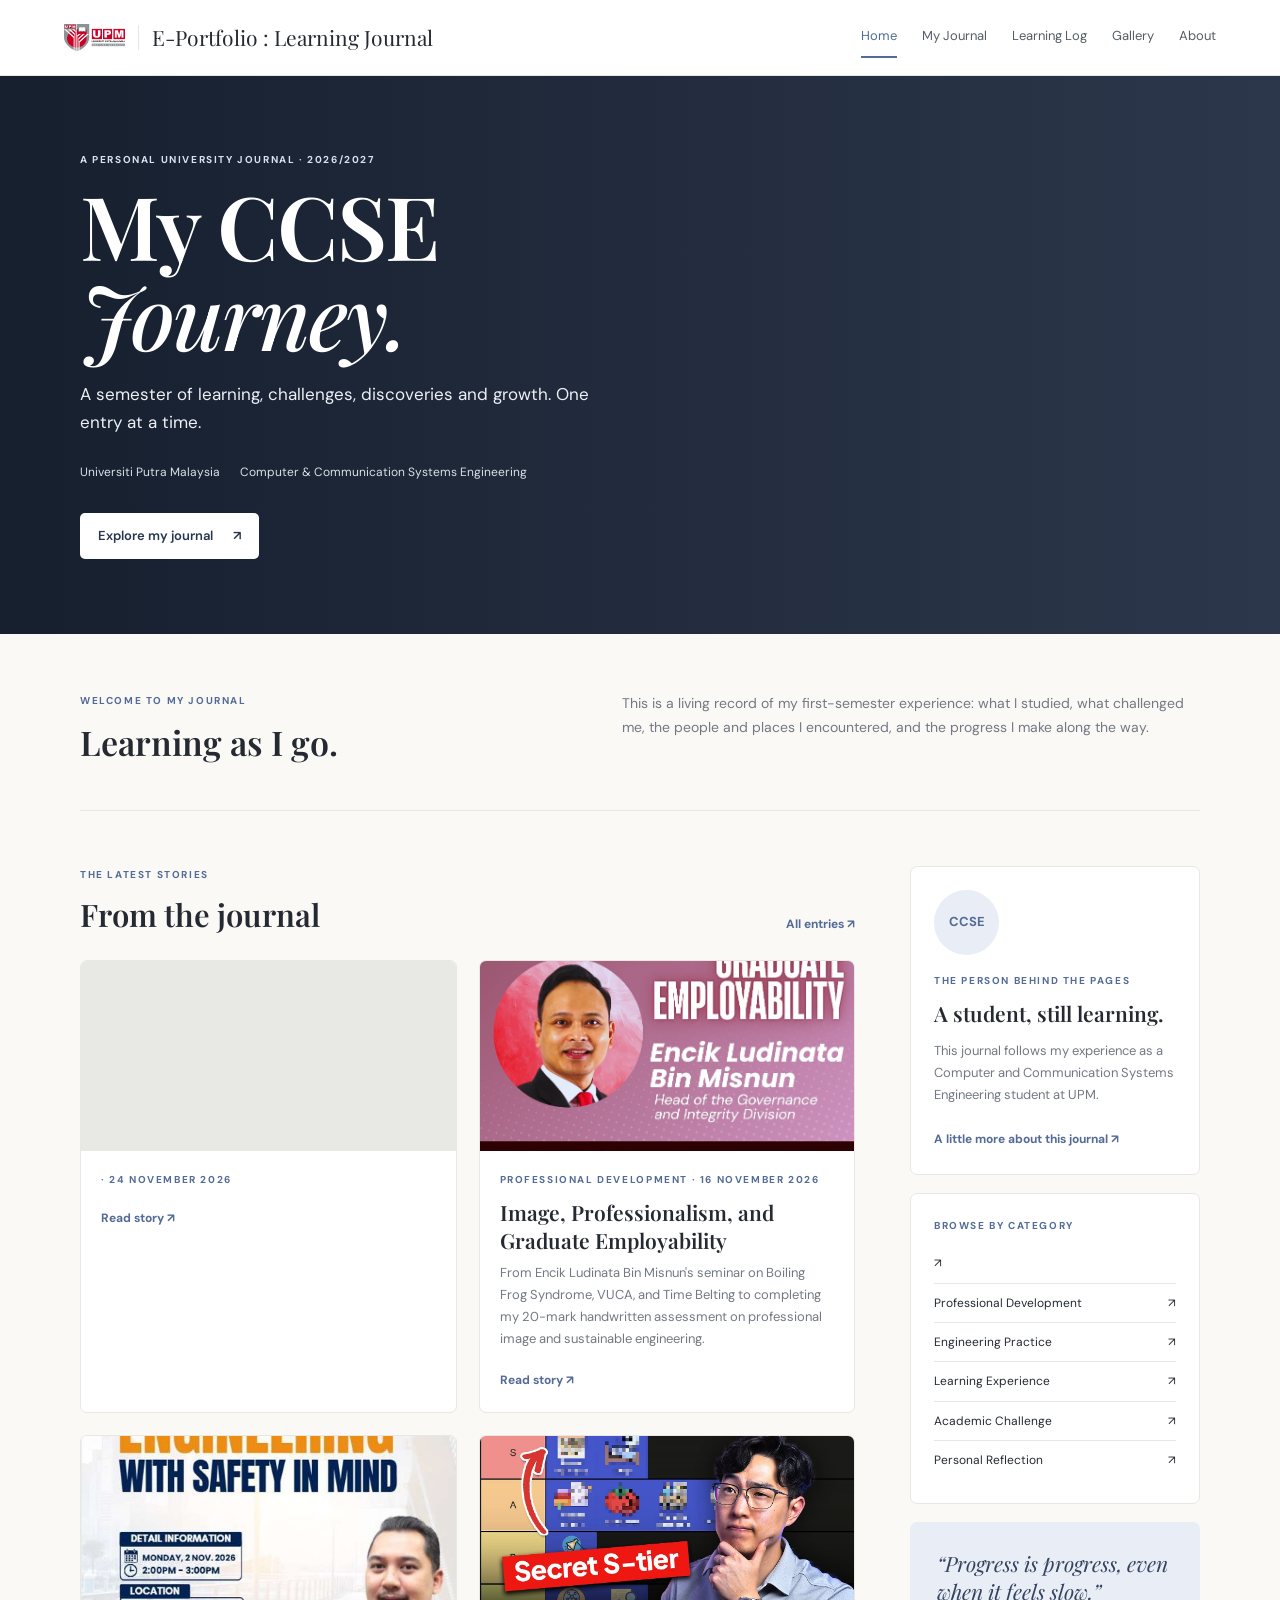
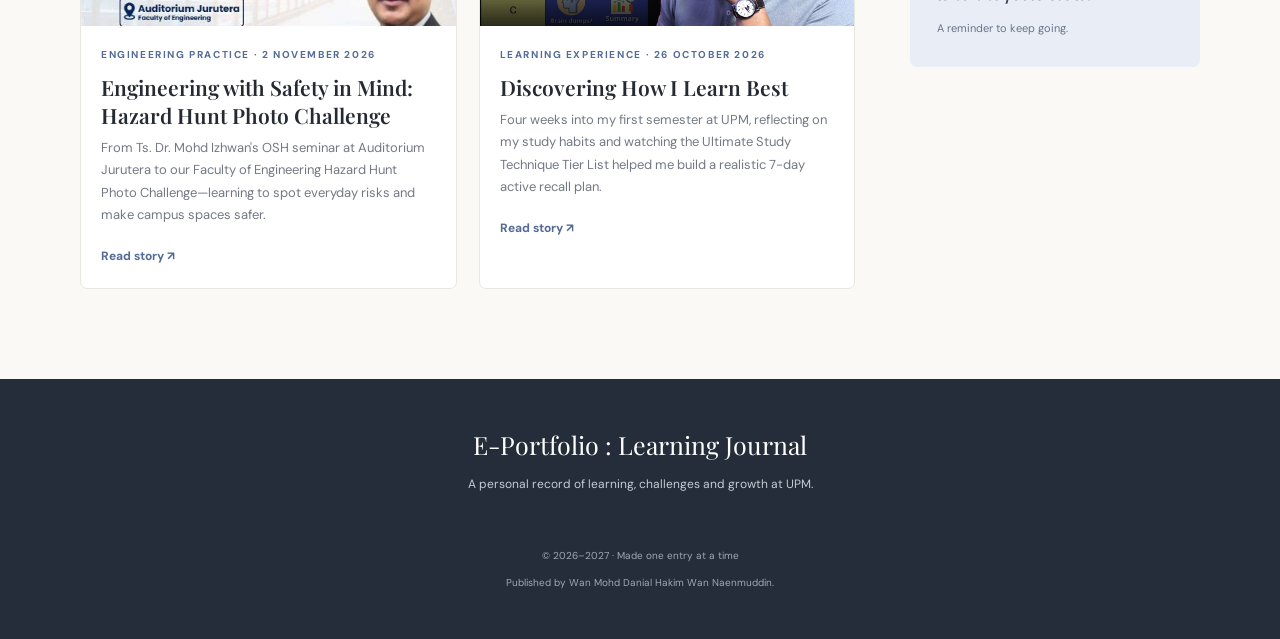
==== index.html @ 22029da4 "Initial website upload" ====
<!doctype html>
<html lang="en">
  <head>
    <meta charset="UTF-8" />
    <meta name="viewport" content="width=device-width, initial-scale=1.0" />
    <meta
      name="description"
      content="A personal digital journal documenting a semester of learning, challenges and growth in CCSE at UPM."
    />
    <title>E-Portfolio : Learning Journal — Home</title>
    <link rel="preconnect" href="https://fonts.googleapis.com" />
    <link rel="preconnect" href="https://fonts.gstatic.com" crossorigin />
    <link
      href="https://fonts.googleapis.com/css2?family=DM+Sans:wght@400;500;600;700&family=Playfair+Display:wght@500;600;700&display=swap"
      rel="stylesheet"
    />
    <link rel="stylesheet" href="assets/css/style.css?v=3" />
  </head>
  <body>
    <div id="site-header"></div>
    <main>
      <section class="hero">
        <div class="hero-shade"></div>
        <div class="hero-inner">
          <p class="eyebrow light">A PERSONAL UNIVERSITY JOURNAL · 2026/2027</p>
          <h1>My CCSE<br /><em>Journey.</em></h1>
          <p class="hero-copy">
            A semester of learning, challenges, discoveries and growth. One
            entry at a time.
          </p>
          <div class="hero-meta">
            <span>Universiti Putra Malaysia</span
            ><span>Computer &amp; Communication Systems Engineering</span>
          </div>
          <a class="button button-light" href="journal.html"
            >Explore my journal <span>↗</span></a
          >
        </div>
      </section>

      <section class="intro-strip wrap">
        <div>
          <p class="eyebrow">WELCOME TO MY JOURNAL</p>
          <h2>Learning as I go.</h2>
        </div>
        <p>
          This is a living record of my first-semester experience: what I
          studied, what challenged me, the people and places I encountered, and
          the progress I make along the way.
        </p>
      </section>

      <section class="wrap content-grid home-grid">
        <div>
          <div class="section-heading">
            <div>
              <p class="eyebrow">THE LATEST STORIES</p>
              <h2>From the journal</h2>
            </div>
            <a class="text-link" href="journal.html">All entries ↗</a>
          </div>
          <div id="latest-posts" class="post-grid"></div>
        </div>
        <aside class="sidebar">
          <section class="side-card author-card">
            <div class="avatar">CCSE</div>
            <p class="eyebrow">THE PERSON BEHIND THE PAGES</p>
            <h3>A student, still learning.</h3>
            <p>
              This journal follows my experience as a Computer and Communication
              Systems Engineering student at UPM.
            </p>
            <a class="text-link" href="about.html"
              >A little more about this journal ↗</a
            >
          </section>
          <section class="side-card">
            <p class="eyebrow">BROWSE BY CATEGORY</p>
            <div id="category-links" class="category-list"></div>
          </section>
          <section class="quote-card">
            <p>“Progress is progress, even when it feels slow.”</p>
            <span>A reminder to keep going.</span>
          </section>
        </aside>
      </section>
    </main>
    <div id="site-footer"></div>
    <script src="assets/js/site.js?v=4"></script>
    <script src="assets/js/data-loader.js?v=4"></script>
  </body>
</html>
---- assets/css/style.css ----
:root {
  --paper: #faf9f6;
  --white: #fff;
  --ink: #252a32;
  --muted: #737984;
  --blue: #536b96;
  --blue-dark: #354a70;
  --line: #e9e7e1;
  --soft: #f0f1f4;
  --serif: "Playfair Display", Georgia, serif;
  --sans: "DM Sans", Arial, sans-serif;
}
* {
  box-sizing: border-box;
}
html {
  scroll-behavior: smooth;
}
body {
  margin: 0;
  background: var(--paper);
  color: var(--ink);
  font-family: var(--sans);
  line-height: 1.7;
}
a {
  color: inherit;
  text-decoration: none;
}
img {
  display: block;
  max-width: 100%;
}
.topbar {
  min-height: 76px;
  padding: 12px max(5%, calc((100% - 1200px) / 2));
  display: flex;
  align-items: center;
  justify-content: space-between;
  gap: 25px;
  background: rgba(255, 255, 255, 0.96);
  border-bottom: 1px solid var(--line);
  position: relative;
  z-index: 5;
}
.brand {
  display: flex;
  align-items: center;
  gap: 13px;
  white-space: nowrap;
}
.brand-mark {
  height: 28px;
  width: auto;
  display: block;
  object-fit: contain;
}
.brand-divider {
  height: 25px;
  width: 1px;
  background: var(--line);
}
.brand-name,
.footer-brand {
  font-family: var(--serif);
  font-size: 21px;
  font-style: bold;
}
.main-nav {
  display: flex;
  gap: 25px;
  align-items: center;
}
.main-nav a {
  font-size: 13px;
  color: #555d69;
  padding: 8px 0;
  border-bottom: 2px solid transparent;
}
.main-nav a:hover,
.main-nav a[aria-current="page"] {
  color: var(--blue);
  border-color: var(--blue);
}
.hero {
  min-height: 510px;
  position: relative;
  display: flex;
  align-items: center;
  color: white;
  background: #303b50
    url("https://upm.edu.my/upload/imej/kandungan/desktop/20170505082526web_2.jpg")
    center 48% / cover no-repeat;
}
.hero-shade {
  position: absolute;
  inset: 0;
  background: linear-gradient(
    90deg,
    rgba(17, 25, 39, 0.82),
    rgba(17, 25, 39, 0.35) 65%,
    rgba(17, 25, 39, 0.12)
  );
}
.hero-inner {
  position: relative;
  width: min(1120px, 90%);
  margin: auto;
  padding: 75px 0;
}
.eyebrow {
  font-size: 10px;
  font-weight: 700;
  letter-spacing: 1.6px;
  text-transform: uppercase;
  color: var(--blue);
  margin: 0 0 10px;
}
.eyebrow.light {
  color: #d9e2f1;
}
.hero h1 {
  font: 600 clamp(52px, 8vw, 88px)/1.02 var(--serif);
  margin: 12px 0 20px;
  letter-spacing: -2px;
}
.hero h1 em {
  font-weight: 500;
}
.hero-copy {
  font-size: 17px;
  color: #edf0f5;
  max-width: 520px;
}
.hero-meta {
  display: flex;
  gap: 20px;
  flex-wrap: wrap;
  color: #d9e0e9;
  font-size: 12px;
  margin: 25px 0 30px;
}
.button {
  display: inline-flex;
  gap: 20px;
  align-items: center;
  background: var(--blue);
  color: white;
  border-radius: 5px;
  padding: 12px 18px;
  font-size: 13px;
  font-weight: 600;
}
.button:hover {
  background: var(--blue-dark);
}
.button-light {
  background: white;
  color: #26364f;
}
.button-light:hover {
  background: #e9edf4;
}
.wrap {
  width: min(1120px, 90%);
  margin: auto;
}
.intro-strip {
  display: grid;
  grid-template-columns: 1fr 1.2fr;
  gap: 60px;
  padding: 58px 0 45px;
  border-bottom: 1px solid var(--line);
}
h2,
h3 {
  line-height: 1.25;
}
.intro-strip h2,
.section-heading h2,
.page-heading h1 {
  font: 600 34px var(--serif);
  margin: 0;
}
.intro-strip > p {
  color: var(--muted);
  font-size: 14px;
  margin: 0;
  max-width: 620px;
}
.content-grid {
  display: grid;
  grid-template-columns: minmax(0, 1fr) 290px;
  gap: 55px;
  padding-top: 55px;
  padding-bottom: 90px;
}
.section-heading {
  display: flex;
  justify-content: space-between;
  align-items: end;
  gap: 15px;
  margin-bottom: 25px;
}
.section-heading h2 {
  font-size: 31px;
}
.text-link {
  font-size: 12px;
  font-weight: 700;
  color: var(--blue);
}
.text-link:hover {
  color: var(--blue-dark);
  text-decoration: underline;
}
.post-grid {
  display: grid;
  grid-template-columns: repeat(2, minmax(0, 1fr));
  gap: 22px;
}
.post-card {
  background: white;
  border: 1px solid var(--line);
  border-radius: 7px;
  overflow: hidden;
  transition:
    transform 0.2s,
    box-shadow 0.2s;
}
.post-card:hover {
  transform: translateY(-3px);
  box-shadow: 0 12px 28px rgba(30, 40, 55, 0.07);
}
.post-image-link img {
  width: 100%;
  height: 190px;
  object-fit: cover;
  background: #e8e8e4;
}
.post-card-body {
  padding: 20px;
}
.post-card h3 {
  font: 600 21px var(--serif);
  margin: 7px 0;
}
.post-card-body > p:not(.eyebrow) {
  font-size: 13px;
  color: var(--muted);
  margin: 8px 0 15px;
}
.sidebar {
  display: flex;
  flex-direction: column;
  gap: 18px;
}
.side-card {
  background: white;
  border: 1px solid var(--line);
  border-radius: 7px;
  padding: 23px;
}
.avatar {
  width: 65px;
  height: 65px;
  border-radius: 50%;
  background: #e9edf5;
  color: var(--blue);
  display: grid;
  place-items: center;
  font-size: 13px;
  font-weight: 700;
  margin-bottom: 17px;
}
.side-card h3 {
  font: 600 21px var(--serif);
  margin: 5px 0 9px;
}
.side-card p:not(.eyebrow) {
  font-size: 13px;
  color: var(--muted);
}
.side-card .text-link {
  display: inline-block;
  margin-top: 10px;
}
.category-list {
  display: grid;
}
.category-list a {
  display: flex;
  justify-content: space-between;
  padding: 9px 0;
  border-bottom: 1px solid var(--line);
  font-size: 12px;
}
.category-list a:last-child {
  border: 0;
}
.quote-card {
  padding: 27px;
  background: #e9edf5;
  border-radius: 7px;
  color: #34445f;
}
.quote-card p {
  font: italic 21px var(--serif);
  margin: 0 0 8px;
}
.quote-card span {
  font-size: 11px;
  color: #68758b;
}
.page-main {
  padding-top: 65px;
  padding-bottom: 90px;
  min-height: 65vh;
}
.page-heading {
  max-width: 720px;
  margin-bottom: 38px;
}
.page-heading h1 {
  font-size: clamp(42px, 6vw, 58px);
  margin: 0 0 10px;
}
.page-heading > p:last-child {
  color: var(--muted);
  margin: 0;
}
.journal-tools {
  display: grid;
  grid-template-columns: 1fr 220px 170px;
  gap: 12px;
  margin-bottom: 20px;
}
.journal-tools input,
.journal-tools select {
  font: 13px var(--sans);
  padding: 12px 14px;
  border: 1px solid var(--line);
  border-radius: 5px;
  background: white;
  color: var(--ink);
  min-width: 0;
}
.muted {
  color: var(--muted);
}
.small {
  font-size: 12px;
}
.journal-list {
  margin-top: 18px;
}
.journal-row {
  display: grid;
  grid-template-columns: 75px 190px minmax(0, 1fr);
  gap: 24px;
  padding: 25px 0;
  border-bottom: 1px solid var(--line);
  align-items: center;
}
.journal-date {
  display: flex;
  flex-direction: column;
  align-items: center;
  color: var(--muted);
  font-size: 11px;
  text-align: center;
}
.journal-date strong {
  font: 600 30px var(--serif);
  color: var(--ink);
}
.journal-date small {
  margin-top: 5px;
  background: #e9edf5;
  color: var(--blue);
  padding: 3px 8px;
  border-radius: 20px;
}
.journal-thumb img {
  width: 190px;
  height: 135px;
  object-fit: cover;
  border-radius: 5px;
  background: #e8e8e4;
}
.journal-row-copy h2 {
  font: 600 23px var(--serif);
  margin: 5px 0;
}
.journal-row-copy > p:not(.eyebrow) {
  font-size: 13px;
  color: var(--muted);
  margin: 7px 0;
}
.editor-note,
.gallery-note {
  padding: 15px 18px;
  background: #f0f1f4;
  border-radius: 5px;
  color: #646d7b;
  font-size: 12px;
  margin-top: 35px;
}
.empty-state {
  text-align: center;
  padding: 60px 20px;
  background: white;
  border: 1px solid var(--line);
  border-radius: 7px;
}
.empty-state h2 {
  font: 600 28px var(--serif);
}
.article-wrap {
  max-width: 850px;
  padding-top: 45px;
}
.back-link {
  font-size: 12px;
  color: var(--blue);
  font-weight: 700;
}
.full-article {
  padding-top: 40px;
}
.article-header {
  text-align: center;
  max-width: 760px;
  margin: 0 auto 35px;
}
.article-header h1 {
  font: 600 clamp(39px, 6vw, 58px)/1.15 var(--serif);
  margin: 10px 0;
}
.article-meta {
  font-size: 12px;
  color: var(--muted);
}
.article-meta span {
  padding: 0 8px;
}
.article-excerpt {
  font: italic 18px var(--serif);
  color: #687184;
  margin: 22px auto 0;
  max-width: 650px;
}
.article-cover {
  width: 100%;
  max-height: 470px;
  object-fit: cover;
  border-radius: 7px;
  background: #e8e8e4;
}
.prose {
  max-width: 680px;
  margin: 45px auto;
  font-size: 15px;
  line-height: 1.95;
  color: #444b56;
}
.prose h2 {
  font: 600 27px var(--serif);
  margin: 35px 0 12px;
  color: var(--ink);
}
.prose p {
  margin: 0 0 20px;
}
.prose li {
  margin: 8px 0;
}
.signature {
  font: italic 22px var(--serif);
  color: var(--blue);
  margin-top: 35px !important;
}
.article-end {
  text-align: center;
  border-top: 1px solid var(--line);
  padding-top: 30px;
}
.gallery-note {
  margin: -10px 0 28px;
}
.gallery-grid {
  display: grid;
  grid-template-columns: repeat(3, 1fr);
  gap: 20px;
}
.gallery-item {
  margin: 0;
  background: white;
  border: 1px solid var(--line);
  border-radius: 6px;
  overflow: hidden;
}
.gallery-item img {
  width: 100%;
  height: 230px;
  object-fit: cover;
  background: #e8e8e4;
}
.gallery-item figcaption {
  padding: 15px;
}
.gallery-item figcaption strong,
.gallery-item figcaption span {
  display: block;
}
.gallery-item figcaption strong {
  font: 600 18px var(--serif);
}
.gallery-item figcaption span {
  font-size: 12px;
  color: var(--muted);
  margin-top: 4px;
}
.about-layout {
  display: grid;
  grid-template-columns: 300px minmax(0, 1fr);
  gap: 28px; /* Reduced from 55px */
  align-items: start;
}

.about-page .prose h2:first-child {
  margin-top: 0; /* Removes top margin pushing "Why I started writing" down */
}

.about-image {
  min-height: 390px;
  background: linear-gradient(145deg, #dce3ed, #f0eee8);
  border-radius: 7px;
  display: grid;
  place-items: center;
  text-align: center;
  color: #68758b;
  font: italic 22px var(--serif);
}
.prose ul {
  padding-left: 22px;
}
.site-footer {
  background: #252d3a;
  color: white;
  text-align: center;
  padding: 45px 20px;
}
.footer-brand {
  font-size: 25px;
}
.site-footer p {
  font-size: 12px;
  color: #c6ccd5;
  margin: 8px 0 18px;
}
.site-footer small {
  font-size: 10px;
  color: #9fa8b6;
}

/* ── Journal pagination ── */
.pagination {
  display: flex;
  align-items: center;
  justify-content: center;
  gap: 8px;
  padding: 32px 0 10px;
  flex-wrap: wrap;
}
.page-btn {
  font: 600 13px var(--sans);
  padding: 8px 14px;
  border: 1px solid var(--line);
  border-radius: 5px;
  background: white;
  color: var(--ink);
  cursor: pointer;
  transition:
    background 0.15s,
    color 0.15s,
    border-color 0.15s;
}
.page-btn:hover:not([disabled]):not(.active) {
  background: var(--soft);
  border-color: #c9cdd8;
}
.page-btn.active {
  background: var(--blue);
  color: white;
  border-color: var(--blue);
}
.page-btn[disabled] {
  opacity: 0.4;
  cursor: not-allowed;
}
.page-prev,
.page-next {
  padding: 8px 16px;
}
.page-numbers {
  display: flex;
  gap: 5px;
  flex-wrap: wrap;
}

/* ── Article photo gallery ── */
.article-photos {
  margin: 50px 0 10px;
}
.article-photos__heading {
  font: 600 24px var(--serif);
  margin: 0 0 18px;
  color: var(--ink);
}
.article-photo-grid {
  display: grid;
  gap: 14px;
}
.article-photo-grid.photo-gallery-single {
  grid-template-columns: 1fr;
}
.article-photo-grid.photo-gallery-pair {
  grid-template-columns: repeat(2, 1fr);
}
.article-photo-grid.photo-gallery-trio {
  grid-template-columns: repeat(2, 1fr);
  grid-template-rows: auto auto;
}
.gallery-photo {
  margin: 0;
  position: relative;
  overflow: hidden;
  border-radius: 7px;
  background: #e8e8e4;
}
.gallery-photo img {
  width: 100%;
  height: 220px;
  object-fit: cover;
  display: block;
  transition: transform 0.3s;
}
.gallery-photo:hover img {
  transform: scale(1.03);
}
.gallery-photo--featured {
  grid-column: 1 / -1;
}
.gallery-photo--featured img {
  height: 340px;
}
.gallery-photo figcaption {
  padding: 10px 14px;
  font-size: 12px;
  color: var(--muted);
  background: white;
  border: 1px solid var(--line);
  border-top: none;
  border-radius: 0 0 7px 7px;
}

/* ── Article attachments (before footer) ── */
.article-attachments {
  max-width: 850px;
  margin: 0 auto;
  padding: 40px min(5%, calc((100% - 850px) / 2)) 55px;
  border-top: 1px solid var(--line);
}
.article-attachments__heading {
  font: 600 24px var(--serif);
  margin: 0 0 6px;
  color: var(--ink);
}
.article-attachments__sub {
  font-size: 13px;
  color: var(--muted);
  margin: 0 0 22px;
}
.attachment-list {
  display: grid;
  gap: 10px;
}
.attachment-item {
  display: flex;
  align-items: center;
  gap: 14px;
  padding: 14px 18px;
  background: white;
  border: 1px solid var(--line);
  border-radius: 7px;
  text-decoration: none;
  color: var(--ink);
  transition:
    box-shadow 0.2s,
    border-color 0.2s;
}
.attachment-item:hover {
  border-color: #b5bccb;
  box-shadow: 0 4px 14px rgba(30, 40, 55, 0.07);
}
.attachment-icon {
  font-size: 22px;
  line-height: 1;
  flex-shrink: 0;
}
.attachment-info {
  flex: 1;
  min-width: 0;
}
.attachment-info strong {
  display: block;
  font-size: 14px;
  font-weight: 600;
  white-space: nowrap;
  overflow: hidden;
  text-overflow: ellipsis;
}
.attachment-info span {
  display: block;
  font-size: 12px;
  color: var(--muted);
  margin-top: 2px;
}
.attachment-dl {
  font-size: 16px;
  color: var(--blue);
  flex-shrink: 0;
  font-weight: 700;
}

@media (max-width: 850px) {
  .topbar {
    align-items: flex-start;
    flex-direction: column;
    padding: 15px 5%;
    gap: 10px;
  }
  .main-nav {
    width: 100%;
    gap: 20px;
    overflow-x: auto;
  }
  .main-nav a {
    white-space: nowrap;
  }
  .content-grid {
    grid-template-columns: 1fr;
    gap: 35px;
  }
  .sidebar {
    display: grid;
    grid-template-columns: repeat(2, 1fr);
  }
  .intro-strip {
    gap: 25px;
  }
  .gallery-grid {
    grid-template-columns: repeat(2, 1fr);
  }
}
@media (max-width: 600px) {
  .hero {
    min-height: 450px;
  }
  .hero-inner {
    padding: 55px 0;
  }
  .hero-meta {
    display: grid;
    gap: 5px;
  }
  .intro-strip {
    grid-template-columns: 1fr;
    gap: 12px;
    padding: 40px 0;
  }
  .content-grid {
    padding-top: 38px;
  }
  .post-grid {
    grid-template-columns: 1fr;
  }
  .post-image-link img {
    height: 220px;
  }
  .sidebar {
    grid-template-columns: 1fr;
  }
  .journal-tools {
    grid-template-columns: 1fr;
  }
  .journal-row {
    grid-template-columns: 55px 1fr;
    gap: 14px;
  }
  .journal-thumb {
    grid-column: 2;
    grid-row: 1;
  }
  .journal-thumb img {
    width: 100%;
    height: 180px;
  }
  .journal-date {
    grid-column: 1;
    grid-row: 1;
    align-self: start;
  }
  .journal-row-copy {
    grid-column: 1 / -1;
  }
  .gallery-grid {
    grid-template-columns: 1fr;
  }
  .gallery-item img {
    height: 240px;
  }
  .about-layout {
    grid-template-columns: 1fr;
    gap: 25px;
  }
  .about-image {
    min-height: 230px;
  }
  .page-main {
    padding-top: 45px;
  }
  .article-photo-grid.photo-gallery-pair,
  .article-photo-grid.photo-gallery-trio {
    grid-template-columns: 1fr;
  }
  .gallery-photo img,
  .gallery-photo--featured img {
    height: 220px;
  }
  .page-numbers {
    gap: 3px;
  }
  .page-btn {
    padding: 7px 10px;
    font-size: 12px;
  }
}

/* Gallery albums and in-album photo browser */
.gallery-albums {
  display: grid;
  grid-template-columns: repeat(3, minmax(0, 1fr));
  gap: 22px;
}
.gallery-album {
  margin: 0;
  border: 1px solid var(--line);
  border-radius: 8px;
  overflow: hidden;
  background: #fff;
  cursor: pointer;
  transition:
    transform 0.2s,
    box-shadow 0.2s;
}
.gallery-album:hover {
  transform: translateY(-3px);
  box-shadow: 0 12px 28px rgba(24, 35, 52, 0.1);
}
.gallery-album-cover {
  display: block;
  width: 100%;
  height: 220px;
  object-fit: cover;
  background: #e8e8e4;
}
.gallery-album-header {
  padding: 15px 17px 17px;
}
.gallery-album-title {
  font: 600 21px var(--serif);
  margin: 0 0 5px;
}
.gallery-album-sub {
  font-size: 12px;
  color: var(--muted);
  margin: 0;
}
.album-open-hint {
  display: inline-block;
  margin-top: 12px;
  color: var(--blue);
  font-size: 12px;
  font-weight: 700;
}
.album-view {
  position: fixed;
  inset: 0;
  z-index: 90;
  background: #f7f7f5;
  overflow: auto;
  padding: 30px max(5%, calc((100% - 1120px) / 2)) 60px;
}
.album-view[hidden] {
  display: none;
}
.album-view-top {
  display: flex;
  align-items: center;
  justify-content: space-between;
  gap: 15px;
  margin-bottom: 25px;
}
.album-back {
  border: 1px solid var(--line);
  background: white;
  padding: 10px 14px;
  border-radius: 5px;
  cursor: pointer;
  color: var(--ink);
  font: 600 13px var(--sans);
}
.album-view h2 {
  font: 600 clamp(30px, 5vw, 46px) var(--serif);
  margin: 0 0 5px;
}
.album-view-sub {
  color: var(--muted);
  margin: 0 0 25px;
  font-size: 13px;
}
.album-photo-grid {
  display: grid;
  grid-template-columns: repeat(3, minmax(0, 1fr));
  gap: 14px;
}
.album-photo {
  border: 0;
  padding: 0;
  background: white;
  text-align: left;
  cursor: pointer;
  overflow: hidden;
  border-radius: 6px;
  box-shadow: 0 1px 4px rgba(0, 0, 0, 0.06);
}
.album-photo img {
  display: block;
  width: 100%;
  height: 190px;
  object-fit: cover;
  background: #e8e8e4;
  transition: transform 0.25s;
}
.album-photo:hover img {
  transform: scale(1.025);
}
.album-photo span {
  display: block;
  padding: 10px 12px;
  font-size: 12px;
  color: var(--muted);
}
@media (max-width: 850px) {
  .gallery-albums {
    grid-template-columns: repeat(2, minmax(0, 1fr));
  }
  .album-photo-grid {
    grid-template-columns: repeat(2, minmax(0, 1fr));
  }
}
@media (max-width: 600px) {
  .gallery-albums,
  .album-photo-grid {
    grid-template-columns: 1fr;
  }
  .gallery-album-cover {
    height: 210px;
  }
  .album-photo img {
    height: 230px;
  }
  .album-view {
    padding: 20px 5% 40px;
  }
}


/* ── Learning Log: semester + subject archive ── */
.ll-progress-strip {
  display: grid; grid-template-columns: repeat(4, minmax(0, 1fr)); gap: 12px;
  margin: 0 0 34px;
}
.ll-stat { padding: 16px 18px; background: #fff; border: 1px solid var(--line); border-radius: 7px; display: flex; flex-direction: column; gap: 3px; }
.ll-stat-num { font: 600 27px var(--serif); color: var(--ink); }
.ll-stat-label { font-size: 11px; color: var(--muted); }
.ll-semester-section, .ll-subject-section { margin: 28px 0; }
.ll-semester-tabs, .ll-subject-nav { display: flex; gap: 8px; flex-wrap: wrap; }
.ll-semester-tab { appearance: none; border: 1px solid var(--line); border-radius: 5px; background: #fff; padding: 10px 15px; color: #626b79; font: 600 12px var(--sans); cursor: pointer; transition: .18s ease; }
.ll-semester-tab:hover, .ll-semester-tab.active { background: var(--blue-dark); border-color: var(--blue-dark); color: #fff; }
.ll-section-heading { display: flex; align-items: baseline; justify-content: space-between; gap: 12px; margin-bottom: 12px; }
.ll-section-heading h2 { margin: 0; font: 600 25px var(--serif); }
.ll-filter-btn { appearance: none; border: 1px solid var(--line); border-radius: 999px; padding: 8px 13px; background: #fff; color: #596473; font: 500 12px var(--sans); cursor: pointer; }
.ll-filter-btn:hover, .ll-filter-btn.active { background: #e9edf5; color: var(--blue-dark); border-color: #d3dbe8; }
.ll-tools { grid-template-columns: minmax(0, 1fr) 190px; }
.ll-entry-list { display: grid; gap: 15px; }
.ll-entry-card { padding: 22px 24px; border: 1px solid var(--line); border-radius: 7px; background: #fff; transition: border-color .2s, transform .2s; }
.ll-entry-card:hover { border-color: #cbd3e1; transform: translateY(-1px); }
.ll-entry-meta { display: flex; align-items: center; justify-content: space-between; gap: 12px; flex-wrap: wrap; }
.ll-status-badge { font-size: 11px; font-weight: 700; padding: 4px 9px; border-radius: 999px; background: #eef2f5; color: #5d6b7a; }
.s-mastered .ll-status-badge { background: #e8f3eb; color: #4d7658; }
.s-inprogress .ll-status-badge { background: #eaf0f8; color: #536b96; }
.s-struggling .ll-status-badge { background: #fbf1e4; color: #a06d32; }
.ll-week-tag { font-size: 11px; color: var(--muted); }
.ll-entry-subject { margin: 14px 0 3px; color: var(--blue); font-size: 11px; font-weight: 700; letter-spacing: .07em; text-transform: uppercase; }
.ll-entry-card h3 { margin: 0; font: 600 23px var(--serif); }
.ll-entry-note { margin: 10px 0 16px; color: #626b79; font-size: 13px; max-width: 780px; }
.ll-resources { border-top: 1px solid var(--line); padding-top: 12px; }
.ll-resources summary { cursor: pointer; list-style: none; font-size: 12px; font-weight: 700; color: var(--blue-dark); display: flex; justify-content: space-between; align-items: center; }
.ll-resources summary::-webkit-details-marker { display: none; }
.ll-resources summary span { color: var(--muted); font-weight: 500; margin-left: auto; padding-left: 10px; }
.ll-resource-list { display: grid; gap: 8px; margin-top: 12px; }
.ll-resource { display: flex; align-items: center; gap: 12px; padding: 12px; border: 1px solid var(--line); border-radius: 5px; background: #fafaf9; min-width: 0; }
.ll-resource:hover { border-color: #bdc8d9; background: #f5f7fa; }
.ll-resource-disabled { opacity: .75; }
.ll-resource-icon { width: 34px; height: 34px; border-radius: 5px; display: grid; place-items: center; flex-shrink: 0; background: #e9edf5; color: var(--blue-dark); font-weight: 700; }
.ll-resource-copy { min-width: 0; display: flex; flex-direction: column; line-height: 1.4; }
.ll-resource-copy small { color: var(--muted); font-size: 10px; text-transform: uppercase; letter-spacing: .06em; }
.ll-resource-copy strong { font-size: 12px; overflow-wrap: anywhere; }
.ll-resource-copy > span { font-size: 11px; color: var(--muted); margin-top: 2px; }
.ll-resource-arrow { margin-left: auto; color: var(--blue); font-weight: 700; }
.ll-resources-empty { margin-top: 10px; padding: 12px; border-radius: 5px; background: #f6f6f3; color: var(--muted); font-size: 11px; }
.ll-entry-list .empty-state { margin-top: 5px; }
.prose h3, .prose h4 { font: 600 22px var(--serif); color: var(--ink); margin: 28px 0 10px; }
.prose ol { padding-left: 22px; }
.prose blockquote { margin: 24px 0; padding: 12px 18px; border-left: 3px solid var(--blue); background: #f2f3f6; color: #596473; font: italic 18px var(--serif); }
.prose a { color: var(--blue-dark); text-decoration: underline; text-underline-offset: 3px; }
.prose strong, .prose b { color: #293241; }
.prose ul, .prose ol { margin: 12px 0 20px; }
.prose li { padding-left: 2px; }
@media (max-width: 600px) {
  .ll-progress-strip { grid-template-columns: repeat(2, minmax(0, 1fr)); }
  .ll-tools { grid-template-columns: 1fr; }
  .ll-entry-card { padding: 18px; }
  .ll-entry-card h3 { font-size: 20px; }
  .ll-section-heading { align-items: center; }
  .ll-semester-tab { flex: 1 1 auto; }
}

/* Gallery layout stability when returning from an album overlay */
#gallery-albums {
  align-items: start;
  grid-auto-flow: row;
}
#gallery-albums > .gallery-album {
  min-width: 0;
  align-self: start;
}

/* Gallery layout stability when returning from an album overlay */
#gallery-albums {
  align-items: start;
  grid-auto-flow: row;
}
#gallery-albums > .gallery-album {
  min-width: 0;
  align-self: start;
}

/* Gallery layout stability when returning from an album overlay */
#gallery-albums {
  align-items: start;
  grid-auto-flow: row;
}
#gallery-albums > .gallery-album {
  min-width: 0;
  align-self: start;
}
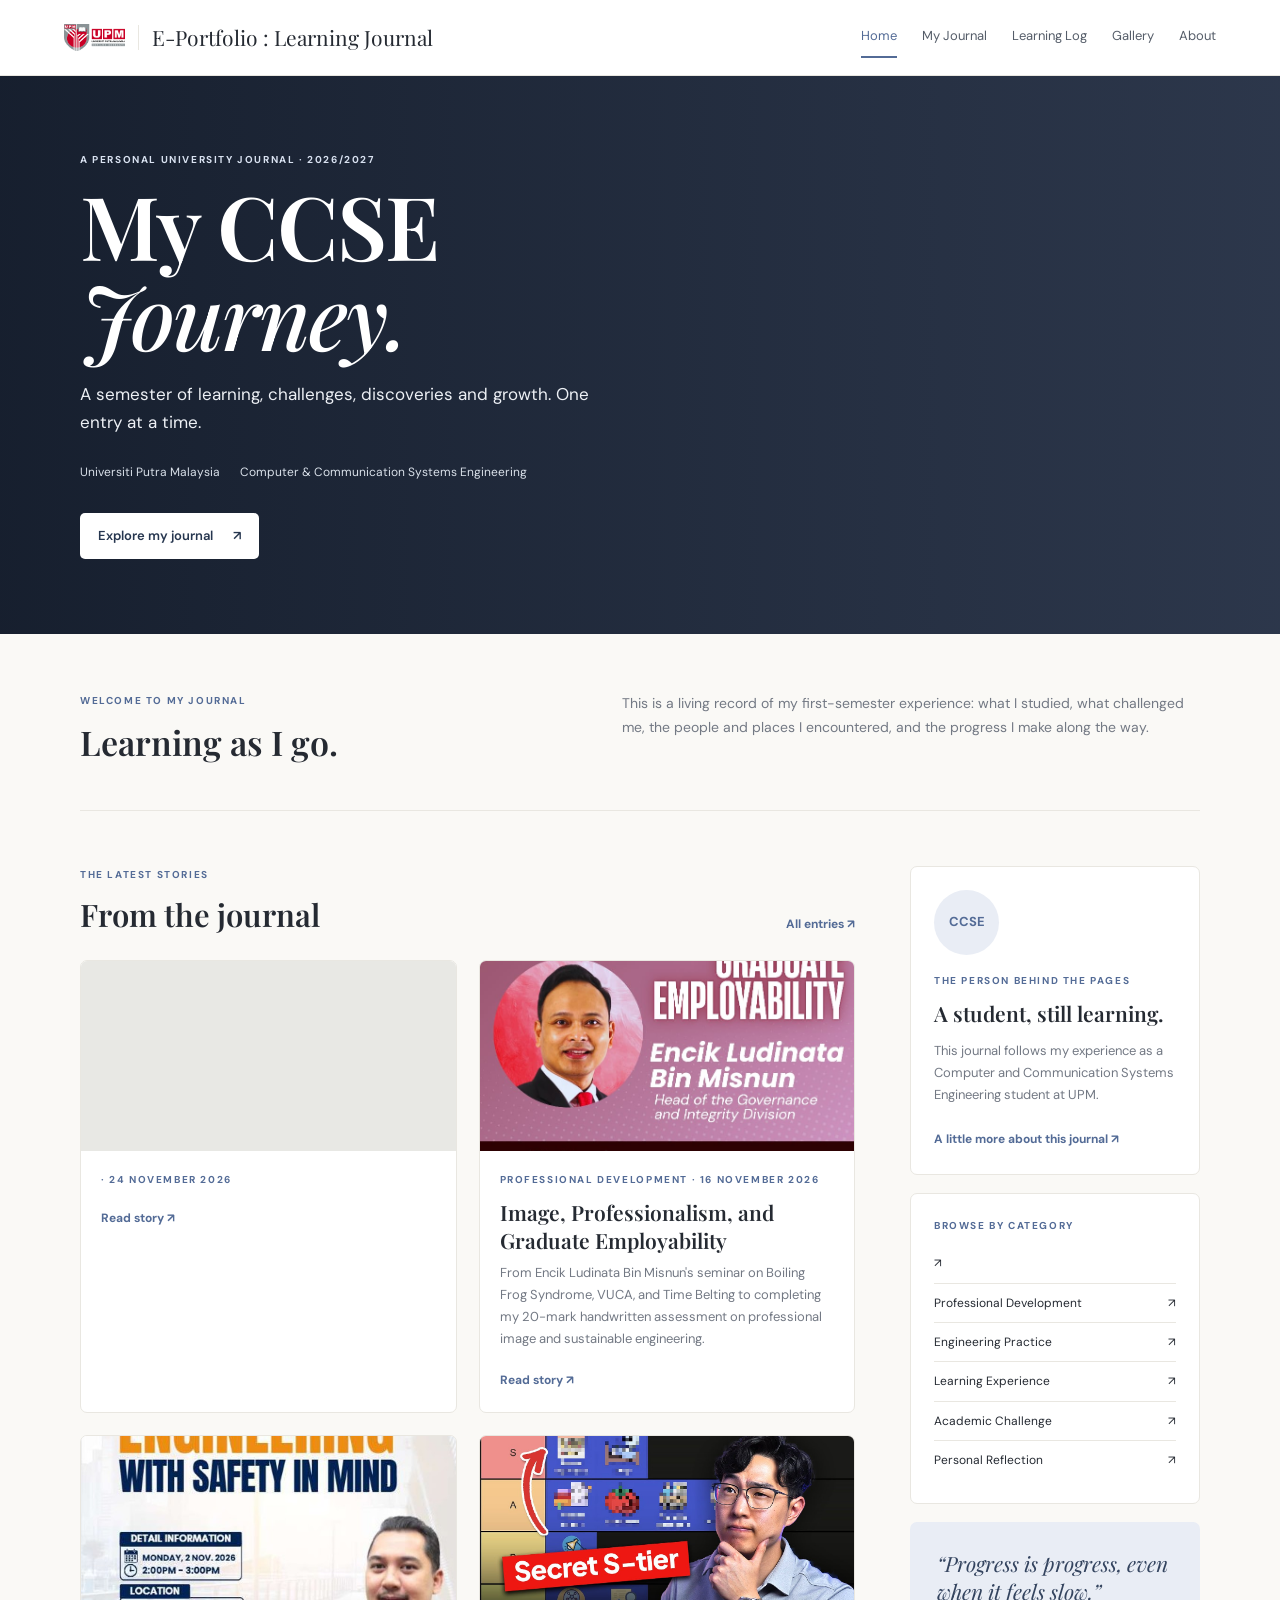
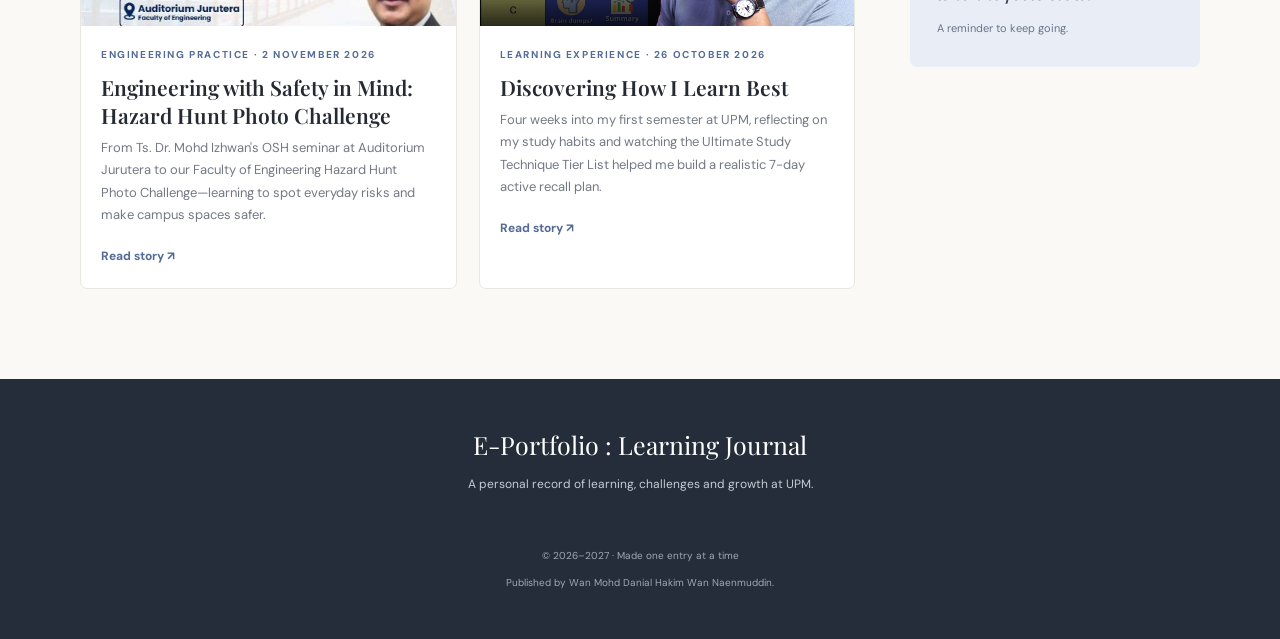
==== commit d1af1df2: "Updated for Phone View Mode" ====
--- a/index.html
+++ b/index.html
@@ -86,7 +86,7 @@
       </section>
     </main>
     <div id="site-footer"></div>
-    <script src="assets/js/site.js?v=4"></script>
+    <script src="assets/js/site.js?v=5"></script>
     <script src="assets/js/data-loader.js?v=4"></script>
   </body>
 </html>
--- a/assets/css/style.css
+++ b/assets/css/style.css
@@ -1078,3 +1078,121 @@
   min-width: 0;
   align-self: start;
 }
+/* ================================
+   RESPONSIVE POLISH (desktop/tablet/mobile)
+================================ */
+.topbar, .main-nav, .brand { min-width: 0; }
+.brand-name { overflow-wrap: anywhere; }
+.mobile-nav-toggle { display: none; }
+.page-main, .article-wrap { min-width: 0; }
+.post-grid, .journal-list, .gallery-albums, .album-photo-grid, .gallery-grid { min-width: 0; }
+.post-card, .journal-row, .gallery-album, .ll-entry-card { min-width: 0; }
+
+@media (max-width: 850px) {
+  .topbar {
+    flex-direction: row;
+    align-items: center;
+    flex-wrap: wrap;
+    gap: 12px;
+    padding: 12px 4%;
+  }
+  .brand { flex: 1 1 auto; gap: 10px; }
+  .brand-name { font-size: clamp(16px, 2.7vw, 20px); white-space: normal; }
+  .brand-mark { max-height: 26px; }
+  .mobile-nav-toggle {
+    display: inline-flex;
+    align-items: center;
+    justify-content: center;
+    gap: 8px;
+    flex: 0 0 auto;
+    min-height: 42px;
+    padding: 9px 13px;
+    border: 1px solid var(--line);
+    border-radius: 8px;
+    background: var(--white);
+    color: var(--ink);
+    font: 600 13px var(--sans);
+    cursor: pointer;
+  }
+  .main-nav {
+    display: none;
+    flex: 0 0 100%;
+    width: 100%;
+    overflow: visible;
+    flex-direction: column;
+    align-items: stretch;
+    gap: 2px;
+    padding: 8px 0 2px;
+  }
+  .main-nav.is-open { display: flex; }
+  .main-nav a {
+    padding: 12px 10px;
+    border: 0;
+    border-radius: 7px;
+    white-space: normal;
+  }
+  .main-nav a[aria-current="page"] { background: var(--soft); }
+  .main-nav a:hover { background: var(--soft); }
+  .page-main { width: min(100% - 32px, 1200px); }
+  .article-wrap { width: min(100% - 32px, 900px); }
+  .content-grid { grid-template-columns: 1fr; }
+  .sidebar { display: grid; grid-template-columns: repeat(2, minmax(0, 1fr)); }
+  .gallery-albums { grid-template-columns: repeat(2, minmax(0, 1fr)); }
+  .album-photo-grid { grid-template-columns: repeat(2, minmax(0, 1fr)); }
+  .ll-tools { grid-template-columns: minmax(0, 1fr); }
+}
+@media (max-width: 600px) {
+  body { font-size: 15px; }
+  .topbar { padding: 10px 4%; gap: 10px; }
+  .brand { gap: 8px; }
+  .brand-name { font-size: 16px; line-height: 1.25; }
+  .brand-divider { height: 22px; }
+  .mobile-nav-toggle { min-height: 40px; padding: 8px 10px; }
+  .page-main { width: calc(100% - 28px); padding-top: 24px; }
+  .article-wrap { width: calc(100% - 28px); }
+  .page-heading h1 { font-size: clamp(30px, 9vw, 42px); line-height: 1.15; }
+  .page-heading p { max-width: 100%; }
+  .hero { min-height: 420px; background-position: center; }
+  .hero-inner { width: calc(100% - 36px); padding: 48px 0; }
+  .hero h1 { font-size: clamp(42px, 12vw, 64px); line-height: 1.05; }
+  .hero-copy { max-width: 100%; }
+  .hero-meta { display: flex; flex-direction: column; gap: 5px; }
+  .intro-strip { grid-template-columns: 1fr; padding: 30px 0; gap: 10px; }
+  .content-grid { padding-top: 24px; gap: 24px; }
+  .post-grid, .journal-list { grid-template-columns: 1fr; }
+  .post-image-link img { height: auto; aspect-ratio: 16 / 10; object-fit: cover; }
+  .sidebar { grid-template-columns: 1fr; }
+  .journal-tools { grid-template-columns: 1fr; }
+  .journal-tools input, .journal-tools select { width: 100%; min-width: 0; }
+  .journal-row { grid-template-columns: 1fr; gap: 10px; padding: 16px; }
+  .journal-thumb, .journal-thumb img { width: 100%; height: auto; aspect-ratio: 16 / 9; }
+  .journal-thumb { grid-column: 1; grid-row: auto; }
+  .journal-date { grid-column: 1; grid-row: auto; }
+  .journal-row-copy { grid-column: 1; }
+  .gallery-grid { grid-template-columns: repeat(2, minmax(0, 1fr)); gap: 8px; }
+  .gallery-item img { height: auto; aspect-ratio: 4 / 3; }
+  .gallery-albums, .album-photo-grid { grid-template-columns: repeat(2, minmax(0, 1fr)); gap: 10px; }
+  .gallery-album-cover { height: auto; aspect-ratio: 4 / 3; }
+  .album-photo img { height: auto; aspect-ratio: 4 / 3; }
+  .album-view { padding: 16px 4% 32px; }
+  .lightbox { padding: 8px; }
+  .lb-img { max-width: 100vw; max-height: 72vh; object-fit: contain; }
+  .lb-prev, .lb-next, .lb-close { min-width: 42px; min-height: 42px; }
+  .about-layout { grid-template-columns: 1fr; gap: 20px; }
+  .about-image img { width: 100%; height: auto; max-height: 440px; object-fit: cover; }
+  .ll-progress-strip { grid-template-columns: repeat(2, minmax(0, 1fr)); gap: 8px; }
+  .ll-stat { padding: 12px; }
+  .ll-stat-num { font-size: 23px; }
+  .ll-semester-tabs, .ll-subject-nav { gap: 6px; }
+  .ll-semester-tab { flex: 1 1 calc(50% - 6px); padding: 9px 8px; font-size: 11px; }
+  .ll-entry-card { padding: 16px; }
+  .ll-entry-card h3 { font-size: 19px; }
+  .ll-resource { gap: 8px; padding: 10px; }
+  .site-footer { padding-left: 16px; padding-right: 16px; }
+}
+@media (max-width: 380px) {
+  .brand-name { font-size: 14px; }
+  .mobile-nav-toggle-label { display: none; }
+  .gallery-albums, .album-photo-grid { grid-template-columns: 1fr; }
+  .gallery-grid { grid-template-columns: 1fr; }
+}
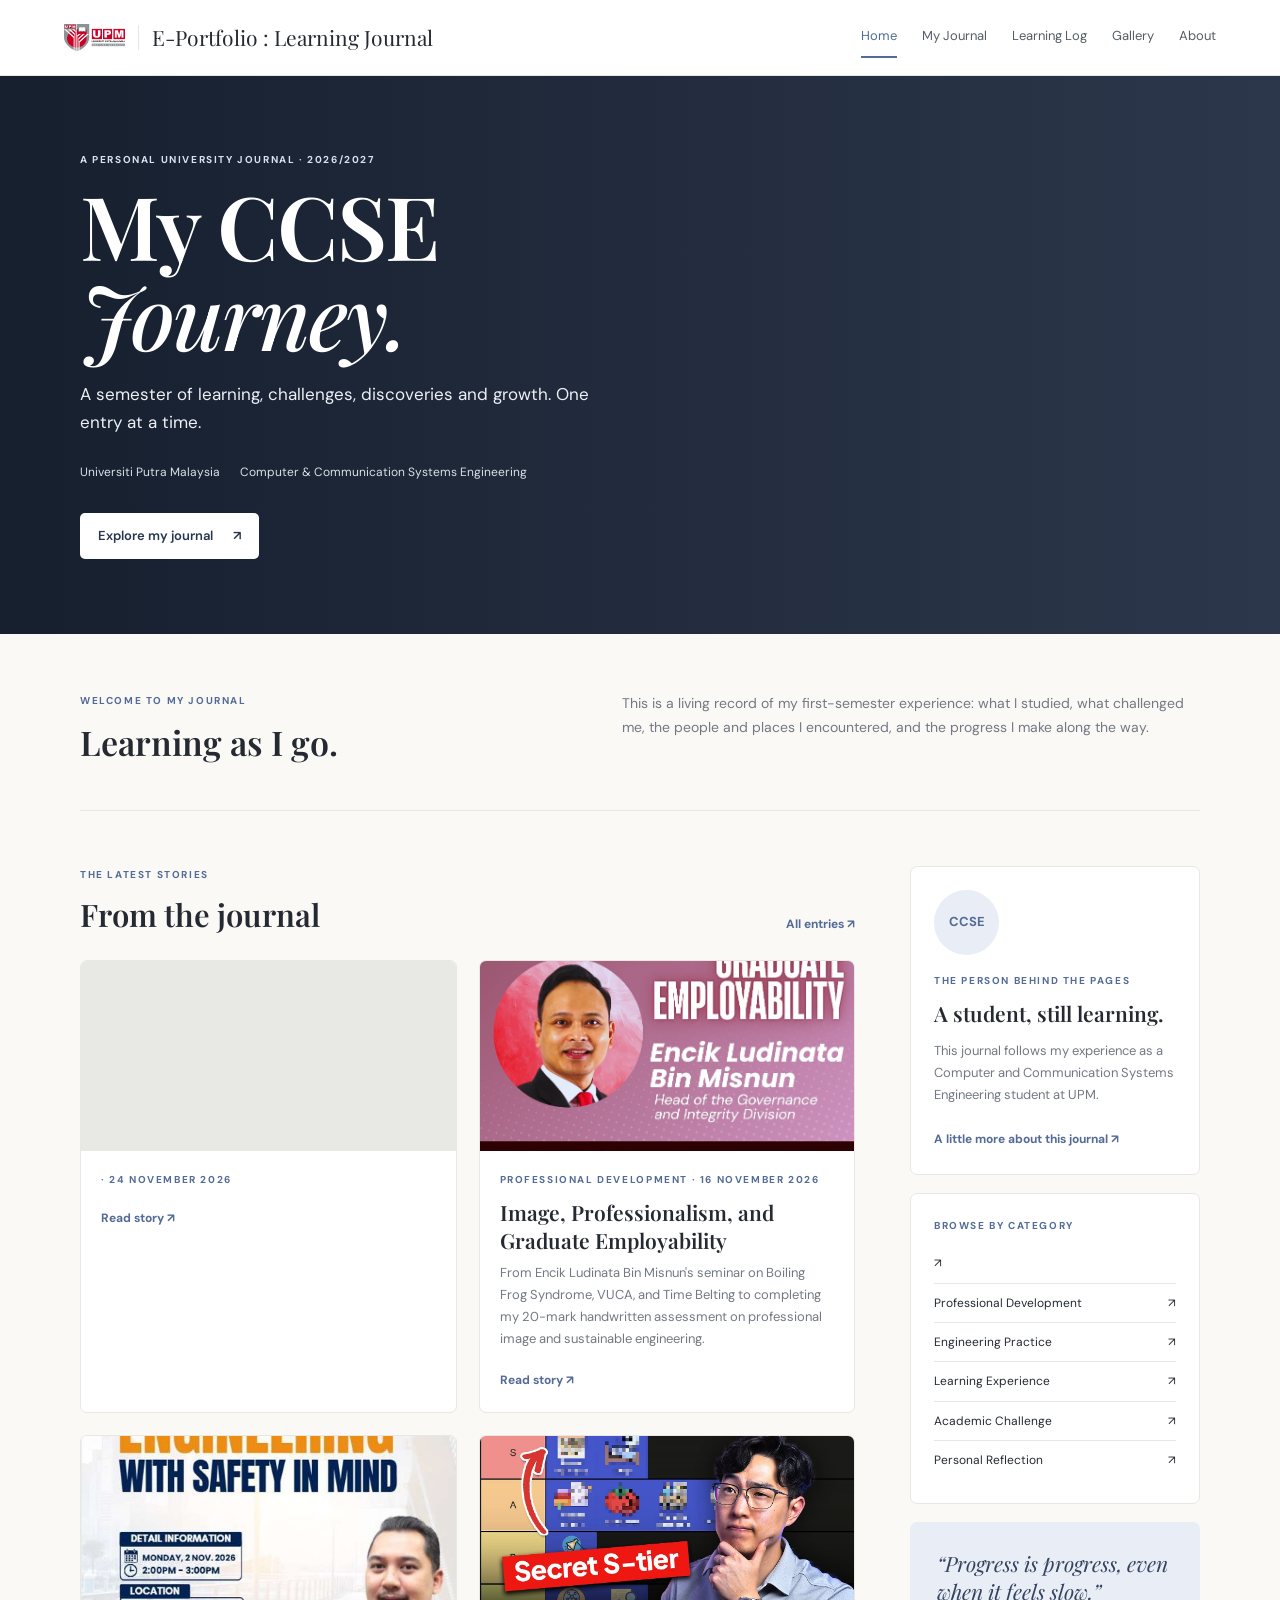
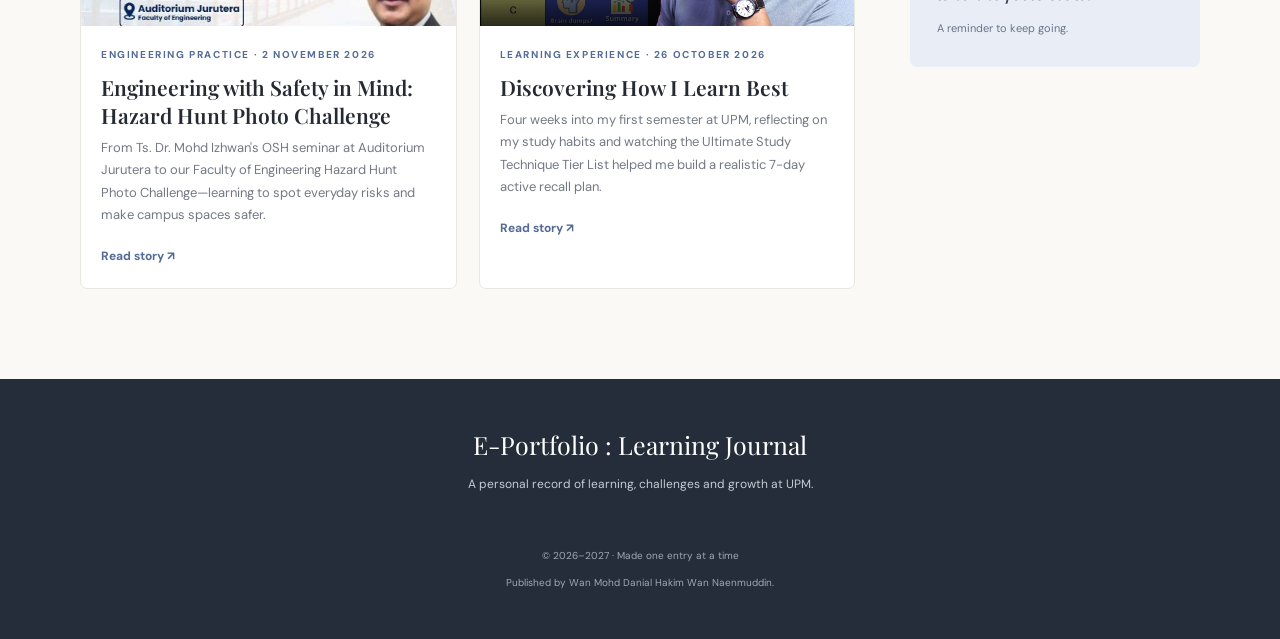
==== commit e53a644d: "Fix Header , Menu Burger My Journal, about, assignment files overflow" ====
--- a/index.html
+++ b/index.html
@@ -14,7 +14,7 @@
       href="https://fonts.googleapis.com/css2?family=DM+Sans:wght@400;500;600;700&family=Playfair+Display:wght@500;600;700&display=swap"
       rel="stylesheet"
     />
-    <link rel="stylesheet" href="assets/css/style.css?v=3" />
+    <link rel="stylesheet" href="assets/css/style.css?v=7" />
   </head>
   <body>
     <div id="site-header"></div>
@@ -86,7 +86,7 @@
       </section>
     </main>
     <div id="site-footer"></div>
-    <script src="assets/js/site.js?v=5"></script>
-    <script src="assets/js/data-loader.js?v=4"></script>
+    <script src="assets/js/site.js?v=7"></script>
+    <script src="assets/js/data-loader.js?v=6"></script>
   </body>
 </html>
--- a/assets/css/style.css
+++ b/assets/css/style.css
@@ -1078,6 +1078,11 @@
   min-width: 0;
   align-self: start;
 }
+/* Desktop navigation: hamburger is hidden unless responsive breakpoint is active. */
+.mobile-nav-toggle {
+  display: none !important;
+}
+
 /* ================================
    RESPONSIVE POLISH (desktop/tablet/mobile)
 ================================ */
@@ -1100,7 +1105,7 @@
   .brand-name { font-size: clamp(16px, 2.7vw, 20px); white-space: normal; }
   .brand-mark { max-height: 26px; }
   .mobile-nav-toggle {
-    display: inline-flex;
+    display: inline-flex !important;
     align-items: center;
     justify-content: center;
     gap: 8px;
@@ -1196,3 +1201,127 @@
   .gallery-albums, .album-photo-grid { grid-template-columns: 1fr; }
   .gallery-grid { grid-template-columns: 1fr; }
 }
+
+
+/* FINAL RESPONSIVE FIXES: mobile header, home and gallery */
+@media (max-width: 850px) {
+  .topbar {
+    display: grid;
+    grid-template-columns: auto minmax(0, 1fr);
+    align-items: center;
+    justify-content: start;
+    flex-direction: unset;
+    flex-wrap: wrap;
+    gap: 10px 12px;
+    padding: 12px 4%;
+  }
+  .mobile-nav-toggle { order: 0; justify-self: start; }
+  .brand { order: 1; min-width: 0; width: 100%; }
+  .brand-name { overflow-wrap: normal; word-break: normal; }
+  .main-nav { order: 2; grid-column: 1 / -1; width: 100%; margin: 0; }
+  .main-nav.is-open { display: flex; }
+  .main-nav a { width: 100%; }
+}
+@media (max-width: 600px) {
+  .topbar { grid-template-columns: auto minmax(0, 1fr); align-items: center; }
+  .brand { width: auto; flex: 1; }
+  .brand-mark { max-width: 68px; height: auto; }
+  .brand-name { font-size: clamp(14px, 4.2vw, 17px); line-height: 1.2; }
+  .brand-divider { display: none; }
+  .hero { min-height: 400px; background-position: center center; }
+  .hero-inner { padding: 38px 0; }
+  .hero h1 { letter-spacing: -1px; }
+  .hero-copy { font-size: 15px; line-height: 1.55; }
+  .hero-meta { font-size: 11px; }
+  .home-grid { display: block; }
+  .home-grid > div, .home-grid .sidebar { width: 100%; min-width: 0; }
+  .post-grid { display: grid; grid-template-columns: minmax(0, 1fr) !important; gap: 16px; }
+  .post-card { overflow: hidden; }
+  .post-image-link img { width: 100%; height: auto; aspect-ratio: 16 / 10; object-fit: cover; }
+  .gallery-albums { display: grid; grid-template-columns: minmax(0, 1fr) !important; gap: 14px; }
+  .gallery-album { display: grid; grid-template-columns: minmax(0, 1fr); overflow: hidden; }
+  .gallery-album-cover { width: 100%; height: auto !important; aspect-ratio: 16 / 10; object-fit: cover; }
+  .gallery-album-header { min-width: 0; padding: 14px; }
+  .gallery-album-title, .gallery-album-sub { overflow-wrap: anywhere; }
+  .album-photo-grid { display: grid; grid-template-columns: repeat(2, minmax(0, 1fr)) !important; gap: 8px; }
+  .album-photo { min-width: 0; }
+  .album-photo img { width: 100%; height: auto !important; aspect-ratio: 4 / 3; object-fit: cover; }
+  .album-view { width: 100%; max-width: 100vw; overflow-x: hidden; }
+}
+@media (max-width: 380px) {
+  .brand-name { font-size: 13px; }
+  .mobile-nav-toggle { padding: 8px; min-width: 40px; }
+  .album-photo-grid { grid-template-columns: minmax(0, 1fr) !important; }
+}
+
+/* MOBILE HEADER + ATTACHMENT OVERFLOW FIX (v7) */
+@media (max-width: 850px) {
+  .topbar {
+    display: flex !important;
+    flex-direction: row !important;
+    flex-wrap: wrap !important;
+    align-items: center !important;
+    justify-content: flex-start !important;
+    gap: 10px !important;
+    padding: 10px 4% !important;
+  }
+  .mobile-nav-toggle {
+    order: 0 !important;
+    margin: 0 !important;
+    flex: 0 0 auto !important;
+  }
+  .brand {
+    order: 1 !important;
+    flex: 1 1 0 !important;
+    width: auto !important;
+    min-width: 0 !important;
+    margin: 0 !important;
+    white-space: normal !important;
+  }
+  .brand-mark { flex: 0 0 auto; max-width: 64px; }
+  .brand-name {
+    min-width: 0;
+    overflow-wrap: anywhere !important;
+    word-break: normal !important;
+  }
+  .main-nav {
+    order: 2 !important;
+    flex: 0 0 100% !important;
+    width: 100% !important;
+    min-width: 0 !important;
+    margin: 0 !important;
+  }
+}
+@media (max-width: 600px) {
+  .article-attachments {
+    width: 100%;
+    max-width: 100%;
+    padding: 28px 14px 36px;
+    overflow-x: clip;
+  }
+  .attachment-list { width: 100%; min-width: 0; }
+  .attachment-item {
+    width: 100%;
+    max-width: 100%;
+    min-width: 0;
+    display: flex;
+    flex-wrap: wrap;
+    align-items: flex-start;
+    gap: 10px;
+    padding: 12px;
+    overflow: hidden;
+  }
+  .attachment-info {
+    flex: 1 1 calc(100% - 54px);
+    width: 0;
+    min-width: 0;
+  }
+  .attachment-info strong {
+    white-space: normal !important;
+    overflow-wrap: anywhere;
+    word-break: break-word;
+    line-height: 1.4;
+  }
+  .attachment-info span { overflow-wrap: anywhere; word-break: break-word; }
+  .attachment-dl { margin-left: auto; flex: 0 0 auto; }
+}
